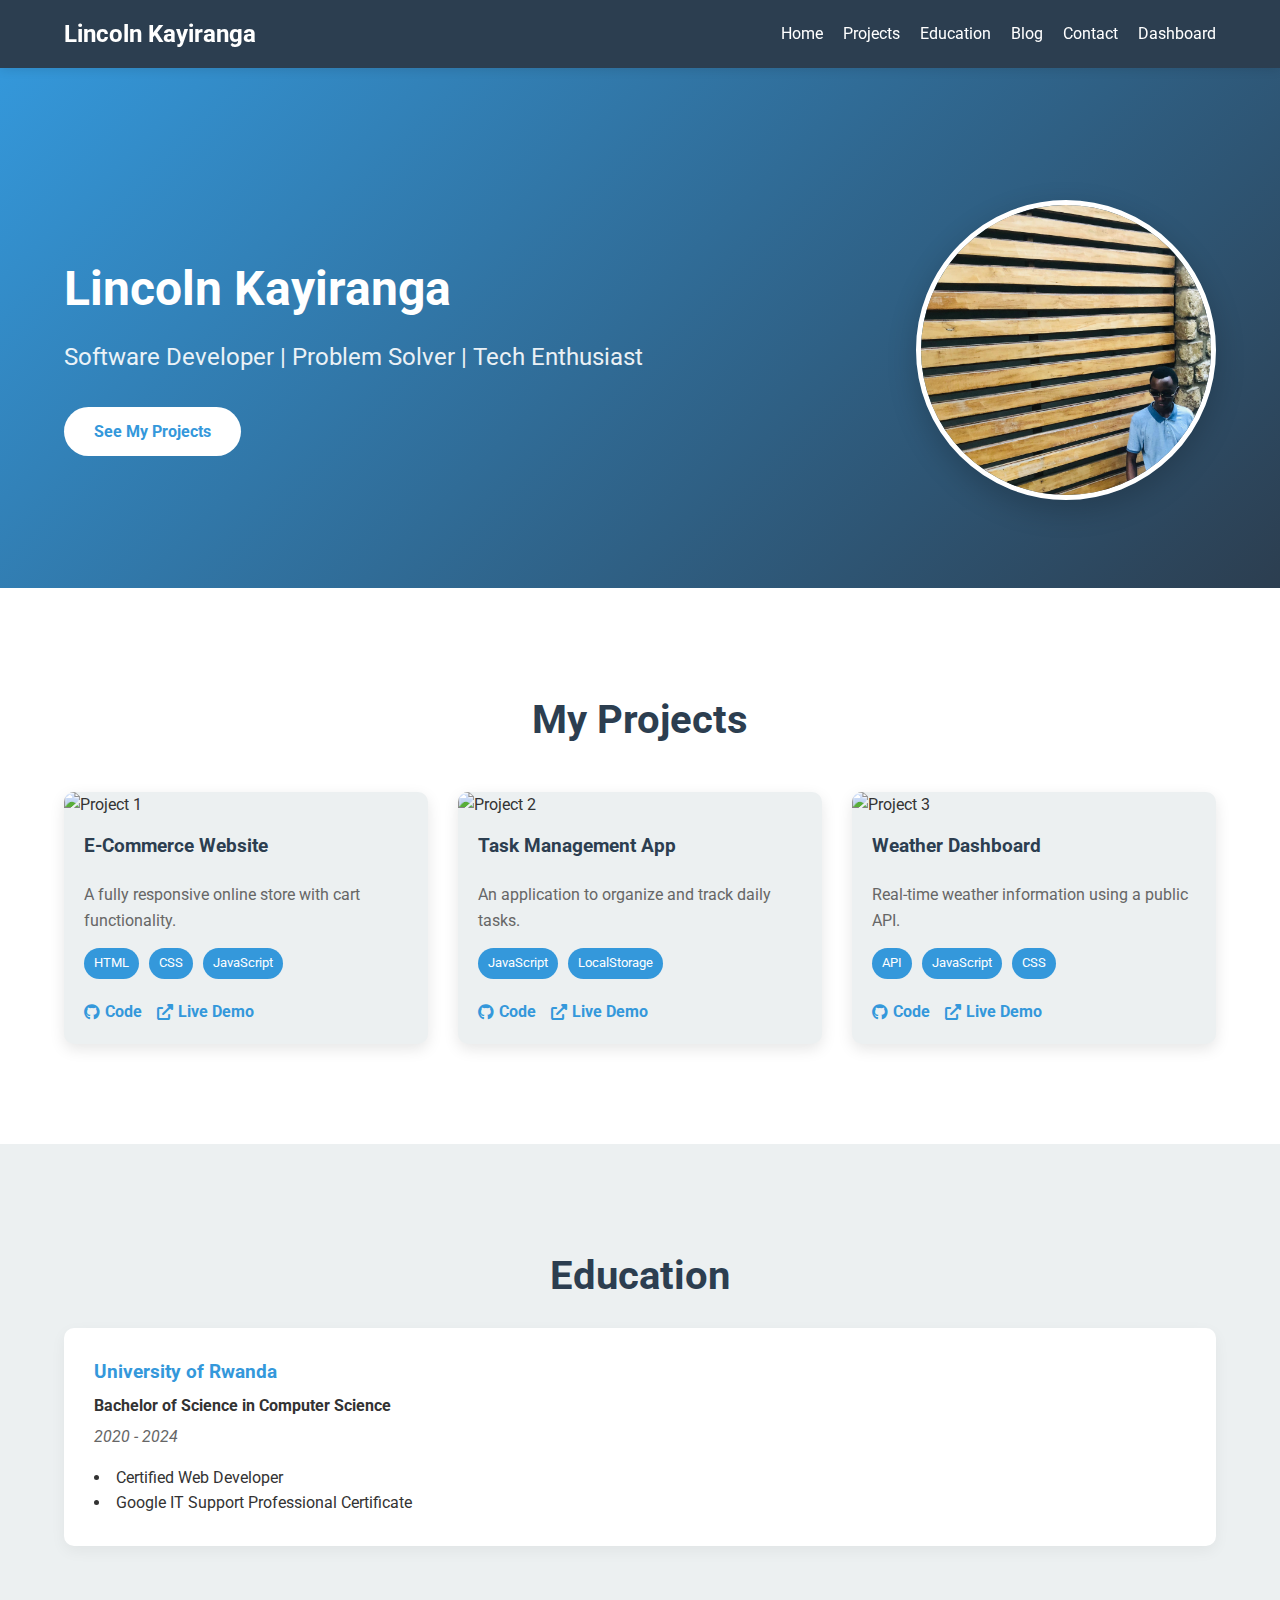
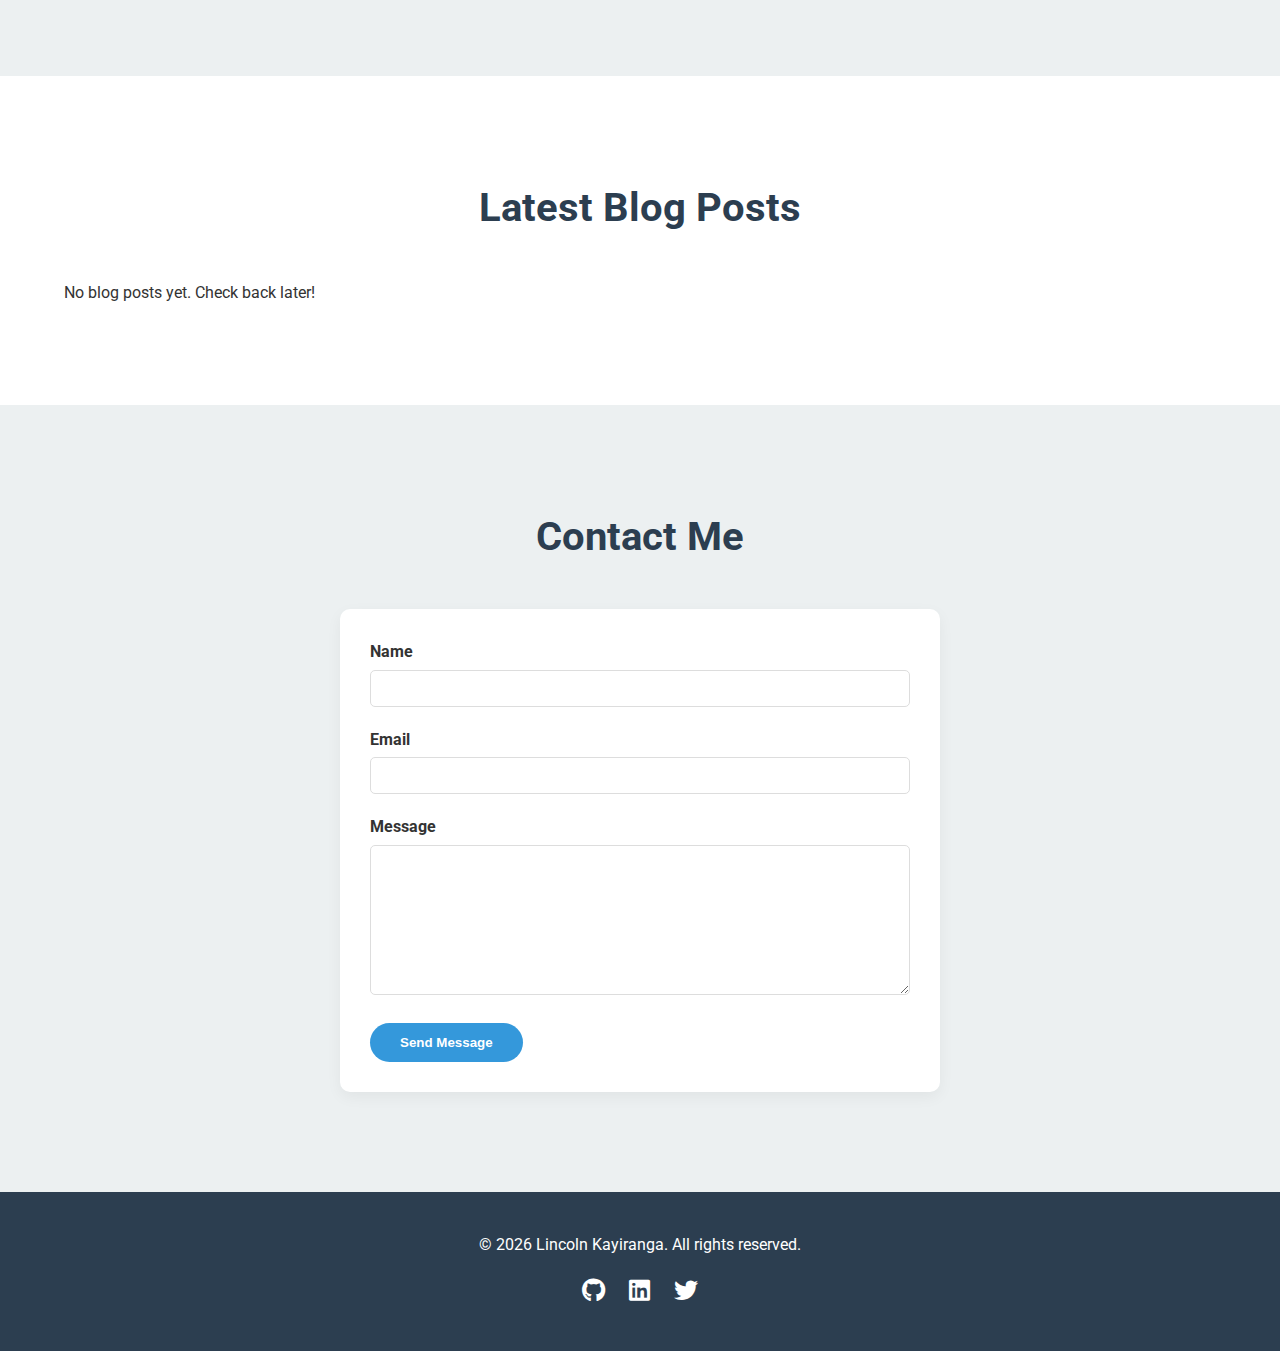
==== index.html @ 1158db61 "Add files via upload" ====
<!DOCTYPE html>
<html lang="en">
<head>
    <meta charset="UTF-8">
    <meta name="viewport" content="width=device-width, initial-scale=1.0">
    <title>Lincoln Kayiranga - Portfolio</title>
    <link rel="stylesheet" href="styles.css">
    <!-- Add Google Fonts if desired -->
    <link href="https://fonts.googleapis.com/css2?family=Roboto:wght@400;700&display=swap" rel="stylesheet">
    <!-- Add FontAwesome for icons -->
    <link rel="stylesheet" href="https://cdnjs.cloudflare.com/ajax/libs/font-awesome/6.0.0-beta3/css/all.min.css">
</head>
<body>
    <!-- Navigation -->
    <nav id="navbar">
        <div class="container">
            <a href="#home" class="logo">Lincoln Kayiranga</a>
            <ul class="nav-links">
                <li><a href="#home">Home</a></li>
                <li><a href="#projects">Projects</a></li>
                <li><a href="#education">Education</a></li>
                <li><a href="#blog">Blog</a></li>
                <li><a href="#contact">Contact</a></li>
                <li><a href="blog-dashboard.html">Dashboard</a></li>
            </ul>
            <div class="hamburger">
                <i class="fas fa-bars"></i>
            </div>
        </div>
    </nav>

    <!-- Hero Section -->
    <section id="home" class="hero">
        <div class="container">
            <div class="hero-content">
                <h1>Lincoln Kayiranga</h1>
                <p class="tagline">Software Developer | Problem Solver | Tech Enthusiast</p>
                <a href="#projects" class="cta-button">See My Projects</a>
            </div>
            <div class="hero-image">
                <img src="profile.jpg" alt="Lincoln Kayiranga" class="profile-pic">
            </div>
        </div>
    </section>

    <!-- Projects Section -->
    <section id="projects" class="projects">
        <div class="container">
            <h2>My Projects</h2>
            <div class="projects-grid">
                <!-- Project 1 -->
                <div class="project-card">
                    <img src="project1.jpg" alt="Project 1">
                    <h3>E-Commerce Website</h3>
                    <p>A fully responsive online store with cart functionality.</p>
                    <div class="tech-used">
                        <span>HTML</span>
                        <span>CSS</span>
                        <span>JavaScript</span>
                    </div>
                    <div class="project-links">
                        <a href="#" target="_blank"><i class="fab fa-github"></i> Code</a>
                        <a href="#" target="_blank"><i class="fas fa-external-link-alt"></i> Live Demo</a>
                    </div>
                </div>
                
                <!-- Project 2 -->
                <div class="project-card">
                    <img src="project2.jpg" alt="Project 2">
                    <h3>Task Management App</h3>
                    <p>An application to organize and track daily tasks.</p>
                    <div class="tech-used">
                        <span>JavaScript</span>
                        <span>LocalStorage</span>
                    </div>
                    <div class="project-links">
                        <a href="#" target="_blank"><i class="fab fa-github"></i> Code</a>
                        <a href="#" target="_blank"><i class="fas fa-external-link-alt"></i> Live Demo</a>
                    </div>
                </div>
                
                <!-- Project 3 -->
                <div class="project-card">
                    <img src="project3.jpg" alt="Project 3">
                    <h3>Weather Dashboard</h3>
                    <p>Real-time weather information using a public API.</p>
                    <div class="tech-used">
                        <span>API</span>
                        <span>JavaScript</span>
                        <span>CSS</span>
                    </div>
                    <div class="project-links">
                        <a href="#" target="_blank"><i class="fab fa-github"></i> Code</a>
                        <a href="#" target="_blank"><i class="fas fa-external-link-alt"></i> Live Demo</a>
                    </div>
                </div>
            </div>
        </div>
    </section>

    <!-- Education Section -->
    <section id="education" class="education">
        <div class="container">
            <h2>Education</h2>
            <div class="education-item">
                <h3>University of Rwanda</h3>
                <p class="degree">Bachelor of Science in Computer Science</p>
                <p class="duration">2020 - 2024</p>
                <ul class="certifications">
                    <li>Certified Web Developer</li>
                    <li>Google IT Support Professional Certificate</li>
                </ul>
            </div>
            <!-- Add more education items if needed -->
        </div>
    </section>

    <!-- Blog Section -->
    <section id="blog" class="blog">
        <div class="container">
            <h2>Latest Blog Posts</h2>
            <div class="blog-posts" id="blogPosts">
                <!-- Blog posts will be loaded from localStorage via JavaScript -->
            </div>
        </div>
    </section>

    <!-- Contact Section -->
    <section id="contact" class="contact">
        <div class="container">
            <h2>Contact Me</h2>
            <form id="contactForm">
                <div class="form-group">
                    <label for="name">Name</label>
                    <input type="text" id="name" name="name" required>
                </div>
                <div class="form-group">
                    <label for="email">Email</label>
                    <input type="email" id="email" name="email" required>
                </div>
                <div class="form-group">
                    <label for="message">Message</label>
                    <textarea id="message" name="message" rows="5" required></textarea>
                </div>
                <button type="submit" class="submit-btn">Send Message</button>
            </form>
            <div id="formSuccess" class="success-message" style="display: none;">
                Thank you for your message! I'll get back to you soon.
            </div>
        </div>
    </section>

    <!-- Footer -->
    <footer>
        <div class="container">
            <p>&copy; <span id="year"></span> Lincoln Kayiranga. All rights reserved.</p>
            <div class="social-links">
                <a href="#" target="_blank"><i class="fab fa-github"></i></a>
                <a href="#" target="_blank"><i class="fab fa-linkedin"></i></a>
                <a href="#" target="_blank"><i class="fab fa-twitter"></i></a>
            </div>
        </div>
    </footer>

    <script src="script.js"></script>
</body>
</html>
---- styles.css ----
/* Global Styles */
:root {
    --primary-color: #3498db;
    --secondary-color: #2c3e50;
    --light-color: #ecf0f1;
    --dark-color: #2c3e50;
    --success-color: #2ecc71;
    --font-main: 'Roboto', sans-serif;
}

* {
    margin: 0;
    padding: 0;
    box-sizing: border-box;
}

body {
    font-family: var(--font-main);
    line-height: 1.6;
    color: #333;
    background-color: #f9f9f9;
}

.container {
    width: 90%;
    max-width: 1200px;
    margin: 0 auto;
    padding: 20px 0;
}

h1, h2, h3 {
    margin-bottom: 20px;
    color: var(--secondary-color);
}

a {
    text-decoration: none;
    color: var(--primary-color);
}

/* Navigation */
#navbar {
    background-color: var(--secondary-color);
    color: white;
    position: fixed;
    width: 100%;
    top: 0;
    z-index: 1000;
    box-shadow: 0 2px 10px rgba(0, 0, 0, 0.1);
}

#navbar .container {
    display: flex;
    justify-content: space-between;
    align-items: center;
    padding: 15px 0;
}

#navbar .logo {
    color: white;
    font-weight: bold;
    font-size: 1.5rem;
}

#navbar .nav-links {
    display: flex;
    list-style: none;
}

#navbar .nav-links li {
    margin-left: 20px;
}

#navbar .nav-links a {
    color: white;
    transition: color 0.3s;
}

#navbar .nav-links a:hover {
    color: var(--primary-color);
}

#navbar .hamburger {
    display: none;
    cursor: pointer;
    font-size: 1.5rem;
}

/* Hero Section */
.hero {
    padding: 120px 0 60px;
    background: linear-gradient(135deg, var(--primary-color), var(--secondary-color));
    color: white;
    margin-top: 60px; /* Account for fixed navbar */
}

.hero .container {
    display: flex;
    align-items: center;
    justify-content: space-between;
}

.hero-content {
    flex: 1;
    padding-right: 40px;
}

.hero h1 {
    font-size: 3rem;
    margin-bottom: 10px;
    color: white;
}

.tagline {
    font-size: 1.5rem;
    margin-bottom: 30px;
    opacity: 0.9;
}

.cta-button {
    display: inline-block;
    background-color: white;
    color: var(--primary-color);
    padding: 12px 30px;
    border-radius: 30px;
    font-weight: bold;
    transition: all 0.3s;
}

.cta-button:hover {
    background-color: var(--secondary-color);
    color: white;
    transform: translateY(-3px);
    box-shadow: 0 5px 15px rgba(0, 0, 0, 0.1);
}

.profile-pic {
    width: 300px;
    height: 300px;
    border-radius: 50%;
    object-fit: cover;
    border: 5px solid white;
    box-shadow: 0 10px 30px rgba(0, 0, 0, 0.2);
}

/* Projects Section */
.projects {
    padding: 80px 0;
    background-color: white;
}

.projects h2 {
    text-align: center;
    font-size: 2.5rem;
}

.projects-grid {
    display: grid;
    grid-template-columns: repeat(auto-fill, minmax(300px, 1fr));
    gap: 30px;
    margin-top: 40px;
}

.project-card {
    background-color: var(--light-color);
    border-radius: 10px;
    overflow: hidden;
    box-shadow: 0 5px 15px rgba(0, 0, 0, 0.1);
    transition: transform 0.3s;
}

.project-card:hover {
    transform: translateY(-10px);
}

.project-card img {
    width: 100%;
    height: 200px;
    object-fit: cover;
}

.project-card h3 {
    padding: 0 20px;
    margin-top: 15px;
}

.project-card p {
    padding: 0 20px;
    margin-bottom: 15px;
    color: #666;
}

.tech-used {
    display: flex;
    flex-wrap: wrap;
    gap: 10px;
    padding: 0 20px;
    margin-bottom: 20px;
}

.tech-used span {
    background-color: var(--primary-color);
    color: white;
    padding: 5px 10px;
    border-radius: 20px;
    font-size: 0.8rem;
}

.project-links {
    padding: 0 20px 20px;
    display: flex;
    gap: 15px;
}

.project-links a {
    display: flex;
    align-items: center;
    gap: 5px;
    font-weight: bold;
}

/* Education Section */
.education {
    padding: 80px 0;
    background-color: var(--light-color);
}

.education h2 {
    text-align: center;
    font-size: 2.5rem;
}

.education-item {
    background-color: white;
    padding: 30px;
    border-radius: 10px;
    box-shadow: 0 5px 15px rgba(0, 0, 0, 0.05);
    margin-bottom: 30px;
}

.education-item h3 {
    color: var(--primary-color);
    margin-bottom: 5px;
}

.degree {
    font-weight: bold;
    margin-bottom: 5px;
}

.duration {
    color: #666;
    font-style: italic;
    margin-bottom: 15px;
}

.certifications {
    list-style-position: inside;
    margin-top: 15px;
}

/* Blog Section */
.blog {
    padding: 80px 0;
    background-color: white;
}

.blog h2 {
    text-align: center;
    font-size: 2.5rem;
}

.blog-posts {
    display: grid;
    grid-template-columns: repeat(auto-fill, minmax(300px, 1fr));
    gap: 30px;
    margin-top: 40px;
}

.blog-post {
    background-color: var(--light-color);
    border-radius: 10px;
    padding: 20px;
    box-shadow: 0 5px 15px rgba(0, 0, 0, 0.05);
}

.blog-post h3 {
    color: var(--primary-color);
    margin-bottom: 10px;
}

.post-date {
    color: #666;
    font-size: 0.9rem;
    margin-bottom: 15px;
}

.post-content {
    color: #333;
    margin-bottom: 15px;
    display: -webkit-box;

    -webkit-box-orient: vertical;
    overflow: hidden;
}

.read-more {
    font-weight: bold;
    color: var(--primary-color);
}

/* Contact Section */
.contact {
    padding: 80px 0;
    background-color: var(--light-color);
}

.contact h2 {
    text-align: center;
    font-size: 2.5rem;
}

.contact form {
    max-width: 600px;
    margin: 40px auto 0;
    background-color: white;
    padding: 30px;
    border-radius: 10px;
    box-shadow: 0 5px 15px rgba(0, 0, 0, 0.05);
}

.form-group {
    margin-bottom: 20px;
}

.form-group label {
    display: block;
    margin-bottom: 5px;
    font-weight: bold;
}

.form-group input,
.form-group textarea {
    width: 100%;
    padding: 10px;
    border: 1px solid #ddd;
    border-radius: 5px;
    font-family: var(--font-main);
}

.form-group textarea {
    resize: vertical;
    min-height: 150px;
}

.submit-btn {
    background-color: var(--primary-color);
    color: white;
    border: none;
    padding: 12px 30px;
    border-radius: 30px;
    font-weight: bold;
    cursor: pointer;
    transition: background-color 0.3s;
}

.submit-btn:hover {
    background-color: var(--secondary-color);
}

.success-message {
    background-color: var(--success-color);
    color: white;
    padding: 15px;
    border-radius: 5px;
    text-align: center;
    margin-top: 20px;
    max-width: 600px;
    margin-left: auto;
    margin-right: auto;
}

/* Footer */
footer {
    background-color: var(--secondary-color);
    color: white;
    text-align: center;
    padding: 20px 0;
}

.social-links {
    margin-top: 15px;
}

.social-links a {
    color: white;
    margin: 0 10px;
    font-size: 1.5rem;
    transition: color 0.3s;
}

.social-links a:hover {
    color: var(--primary-color);
}

/* Dashboard Styles */
.dashboard-container {
    padding: 100px 0 60px;
}

.add-post {
    background-color: white;
    padding: 30px;
    border-radius: 10px;
    box-shadow: 0 5px 15px rgba(0, 0, 0, 0.05);
    margin-bottom: 40px;
}

.posts-list {
    background-color: white;
    padding: 30px;
    border-radius: 10px;
    box-shadow: 0 5px 15px rgba(0, 0, 0, 0.05);
}

.post-item {
    padding: 20px;
    border-bottom: 1px solid #eee;
    display: flex;
    justify-content: space-between;
    align-items: center;
}

.post-item:last-child {
    border-bottom: none;
}

.post-actions {
    display: flex;
    gap: 10px;
}

.edit-btn, .delete-btn {
    padding: 5px 10px;
    border-radius: 5px;
    cursor: pointer;
}

.edit-btn {
    background-color: var(--primary-color);
    color: white;
    border: none;
}

.delete-btn {
    background-color: #e74c3c;
    color: white;
    border: none;
}

/* Responsive Design */
@media (max-width: 768px) {
    .hero .container {
        flex-direction: column;
        text-align: center;
    }
    
    .hero-content {
        padding-right: 0;
        margin-bottom: 40px;
    }
    
    .profile-pic {
        width: 200px;
        height: 200px;
    }
    
    #navbar .nav-links {
        display: none;
    }
    
    #navbar .hamburger {
        display: block;
    }
    
    /* Mobile menu when active */
    #navbar .nav-links.active {
        display: flex;
        flex-direction: column;
        position: absolute;
        top: 70px;
        left: 0;
        width: 100%;
        background-color: var(--secondary-color);
        padding: 20px 0;
    }
    
    #navbar .nav-links.active li {
        margin: 10px 0;
        text-align: center;
    }
}

/* Modal for editing posts */
.modal {
    display: none;
    position: fixed;
    top: 0;
    left: 0;
    width: 100%;
    height: 100%;
    background-color: rgba(0, 0, 0, 0.5);
    z-index: 2000;
    justify-content: center;
    align-items: center;
}

.modal-content {
    background-color: white;
    padding: 30px;
    border-radius: 10px;
    width: 90%;
    max-width: 600px;
}

.close-modal {
    float: right;
    cursor: pointer;
    font-size: 1.5rem;
}
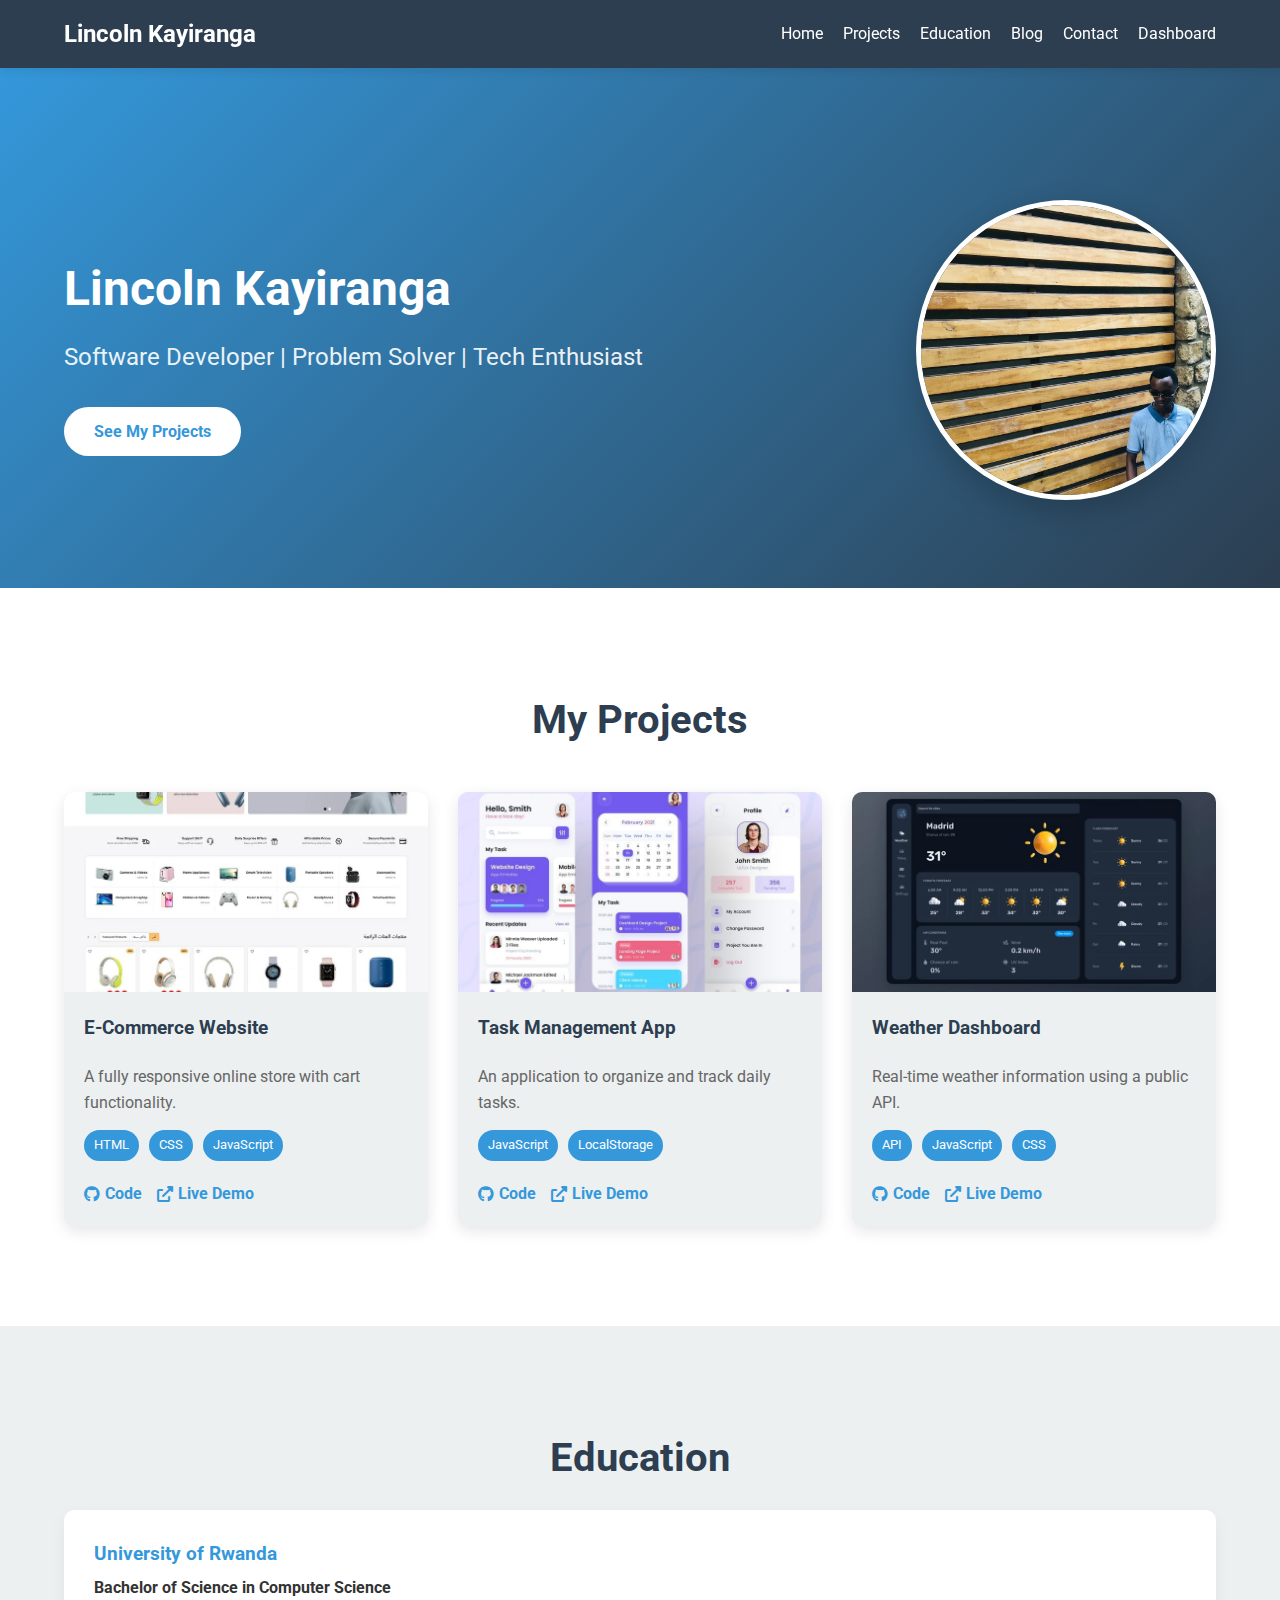
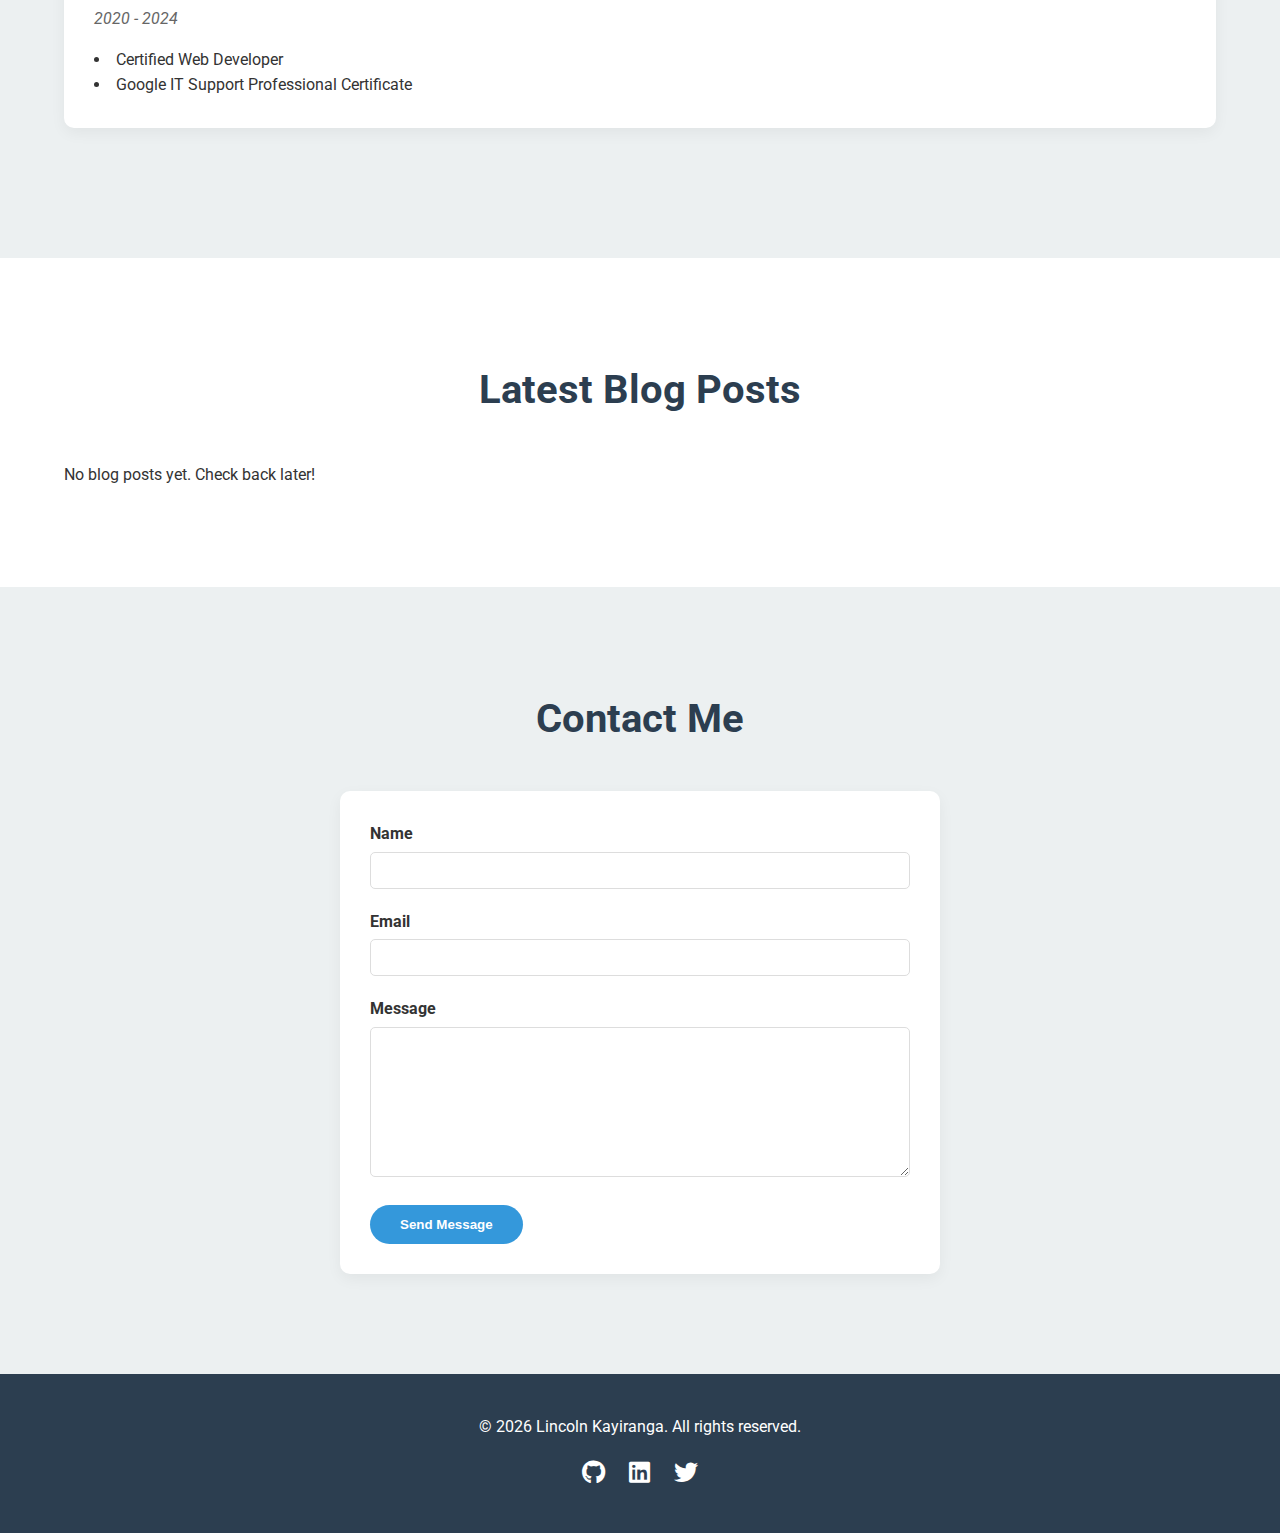
==== commit 11bd2693: "Add files via upload" ====
--- a/index.html
+++ b/index.html
@@ -50,7 +50,7 @@
             <div class="projects-grid">
                 <!-- Project 1 -->
                 <div class="project-card">
-                    <img src="project1.jpg" alt="Project 1">
+                    <img src="Digitic - Electronics, Gadgets and Computers Multipurpose Opencart Responsive Theme.jpg" alt="Project 1">
                     <h3>E-Commerce Website</h3>
                     <p>A fully responsive online store with cart functionality.</p>
                     <div class="tech-used">
@@ -66,7 +66,7 @@
                 
                 <!-- Project 2 -->
                 <div class="project-card">
-                    <img src="project2.jpg" alt="Project 2">
+                    <img src="Task Management App Design.jpg" alt="Project 2">
                     <h3>Task Management App</h3>
                     <p>An application to organize and track daily tasks.</p>
                     <div class="tech-used">
@@ -81,7 +81,7 @@
                 
                 <!-- Project 3 -->
                 <div class="project-card">
-                    <img src="project3.jpg" alt="Project 3">
+                    <img src="Weather Web App Design Template _ Weather Web UI Design _ Uizard.jpg" alt="Project 3">
                     <h3>Weather Dashboard</h3>
                     <p>Real-time weather information using a public API.</p>
                     <div class="tech-used">
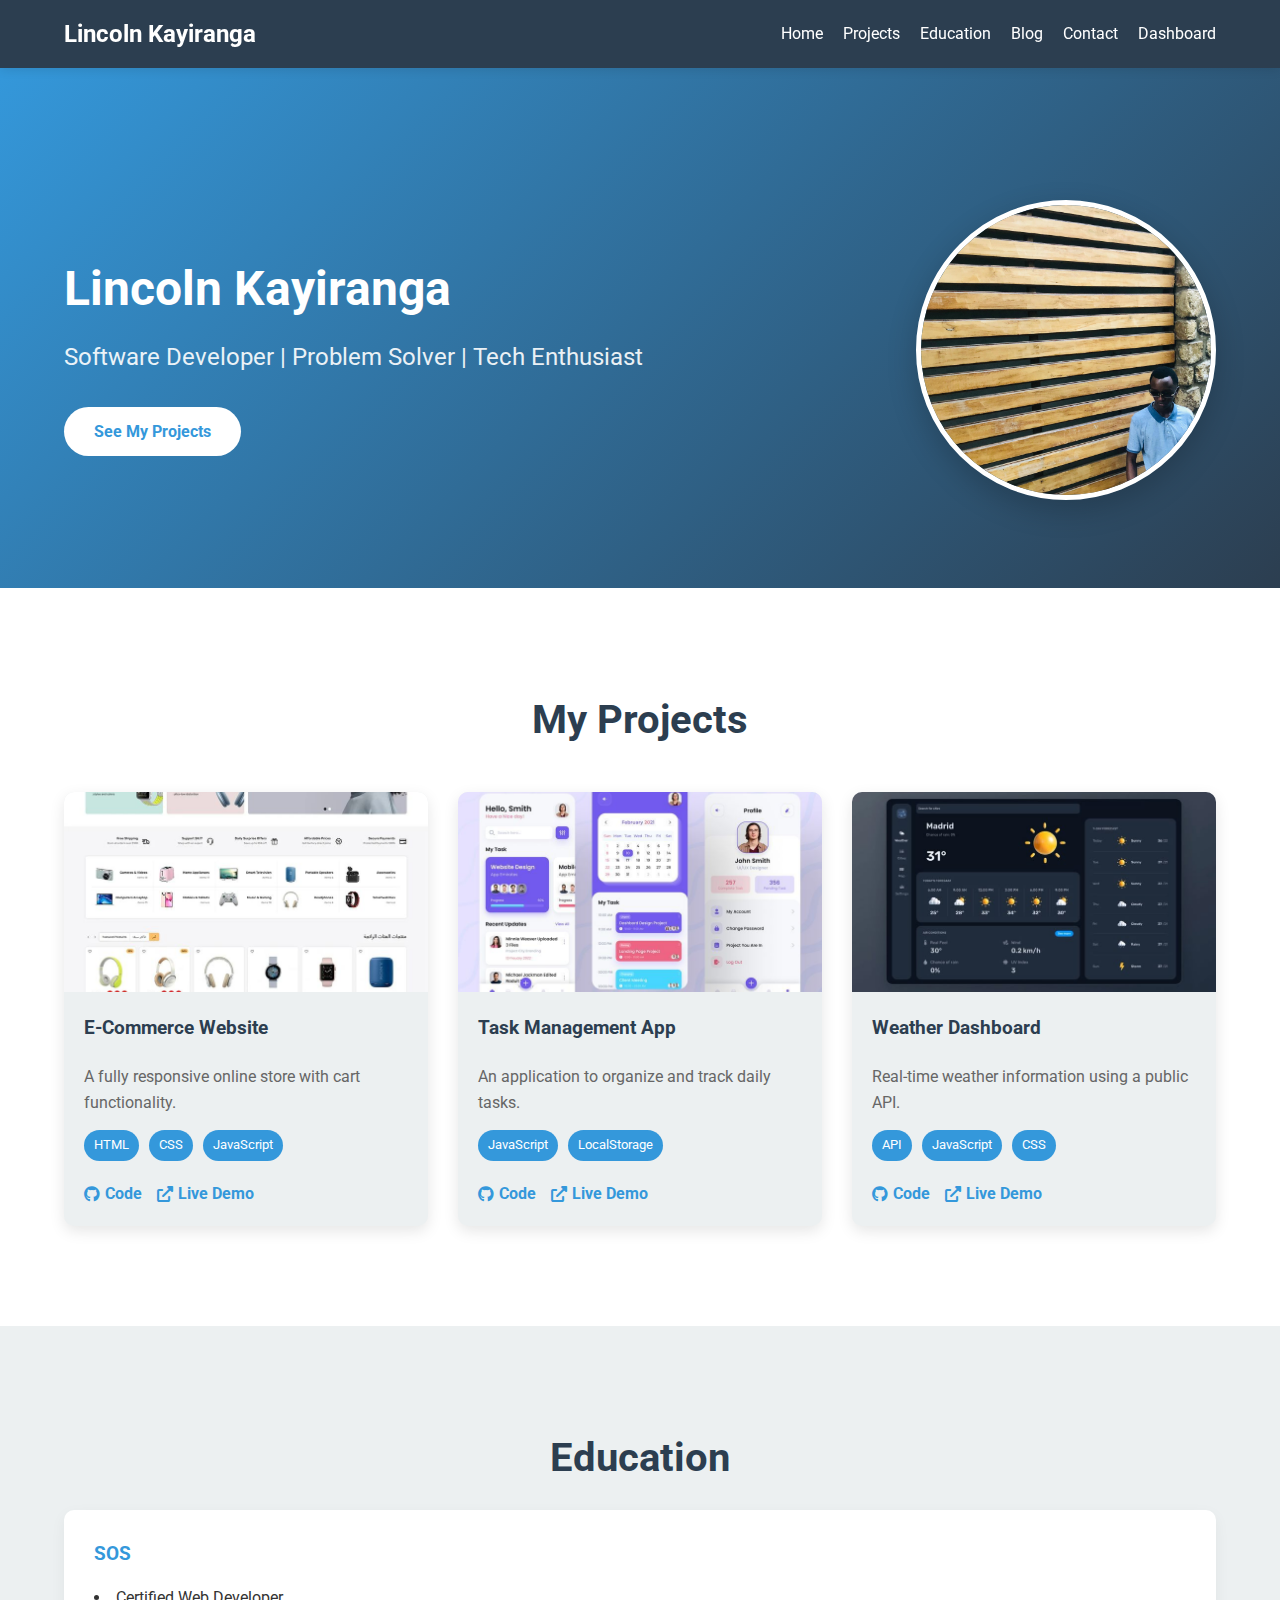
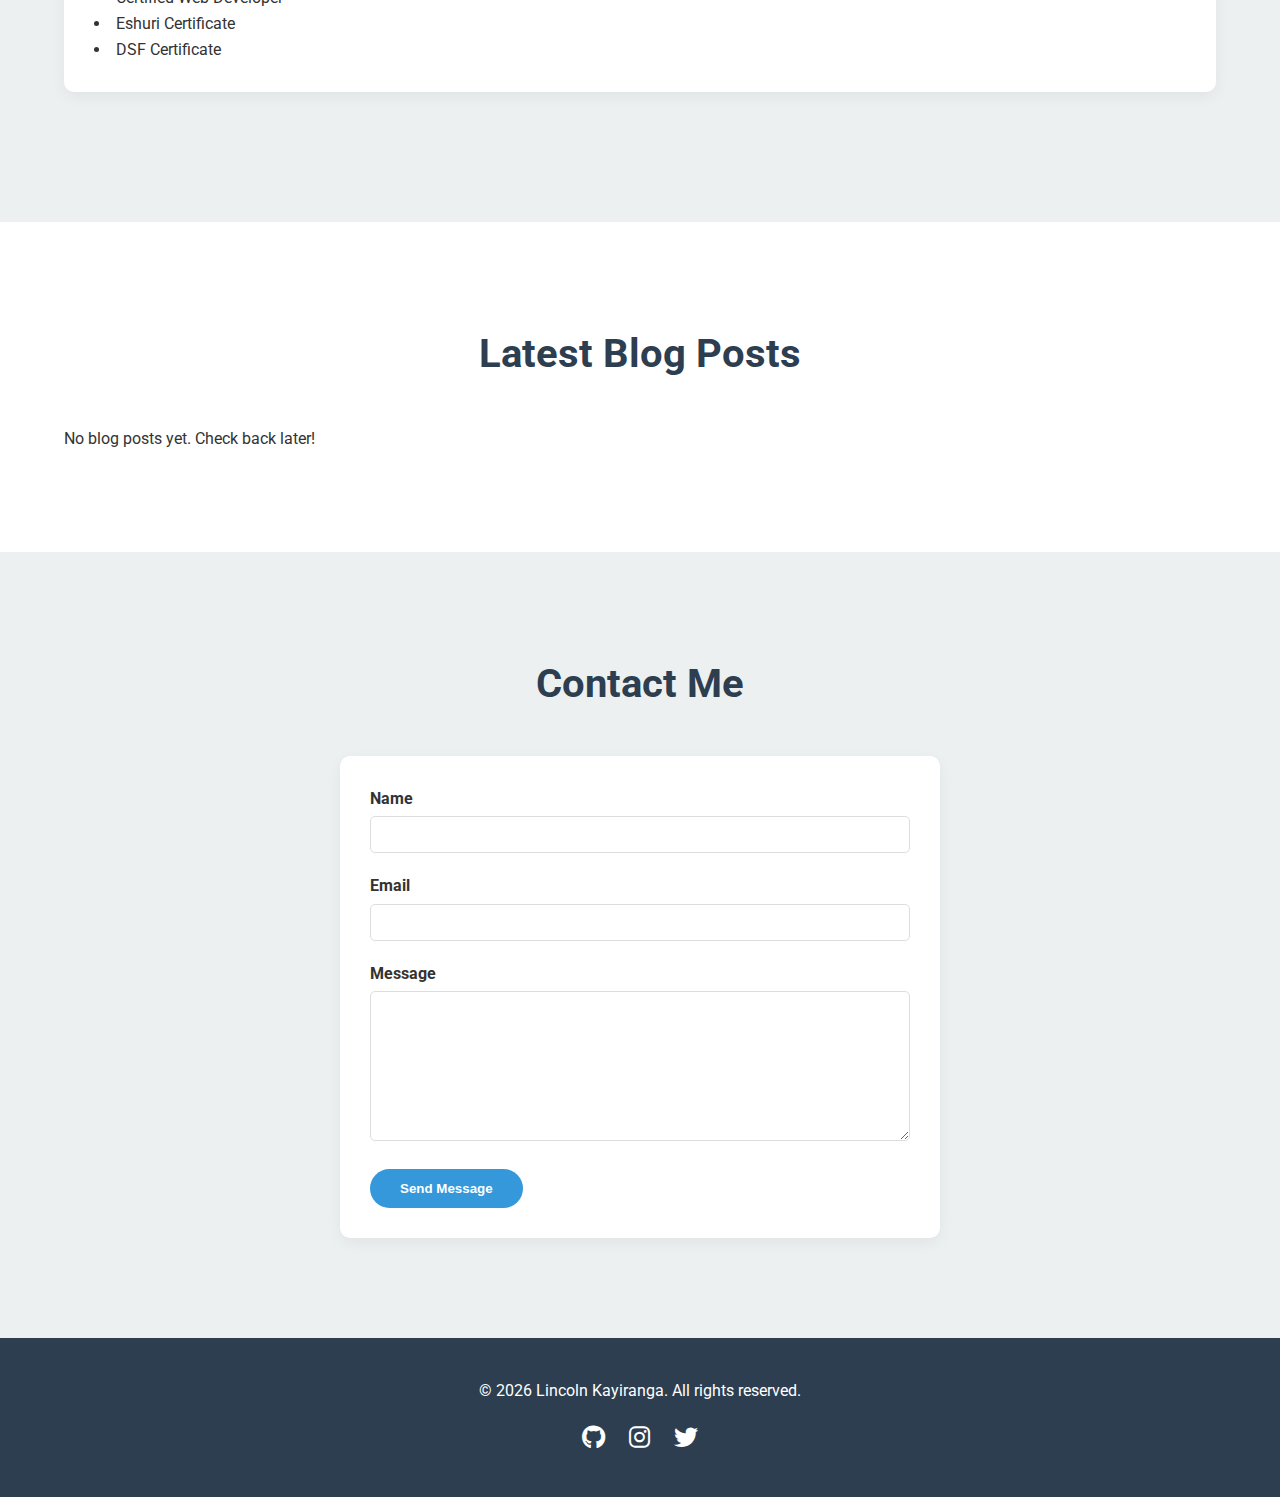
==== commit 7b8270f5: "Update index.html" ====
--- a/index.html
+++ b/index.html
@@ -103,12 +103,13 @@
         <div class="container">
             <h2>Education</h2>
             <div class="education-item">
-                <h3>University of Rwanda</h3>
-                <p class="degree">Bachelor of Science in Computer Science</p>
-                <p class="duration">2020 - 2024</p>
+                <h3>SOS</h3>
+                <p class="degree"></p>
+                <p class="duration"></p>
                 <ul class="certifications">
                     <li>Certified Web Developer</li>
-                    <li>Google IT Support Professional Certificate</li>
+                    <li>Eshuri Certificate</li>
+                    <li>DSF Certificate</li>
                 </ul>
             </div>
             <!-- Add more education items if needed -->
@@ -156,7 +157,7 @@
             <p>&copy; <span id="year"></span> Lincoln Kayiranga. All rights reserved.</p>
             <div class="social-links">
                 <a href="#" target="_blank"><i class="fab fa-github"></i></a>
-                <a href="#" target="_blank"><i class="fab fa-linkedin"></i></a>
+                <a href="#" target="_blank"><i class="fab fa-instagram"></i></a>
                 <a href="#" target="_blank"><i class="fab fa-twitter"></i></a>
             </div>
         </div>
@@ -164,4 +165,4 @@
 
     <script src="script.js"></script>
 </body>
-</html>+</html>
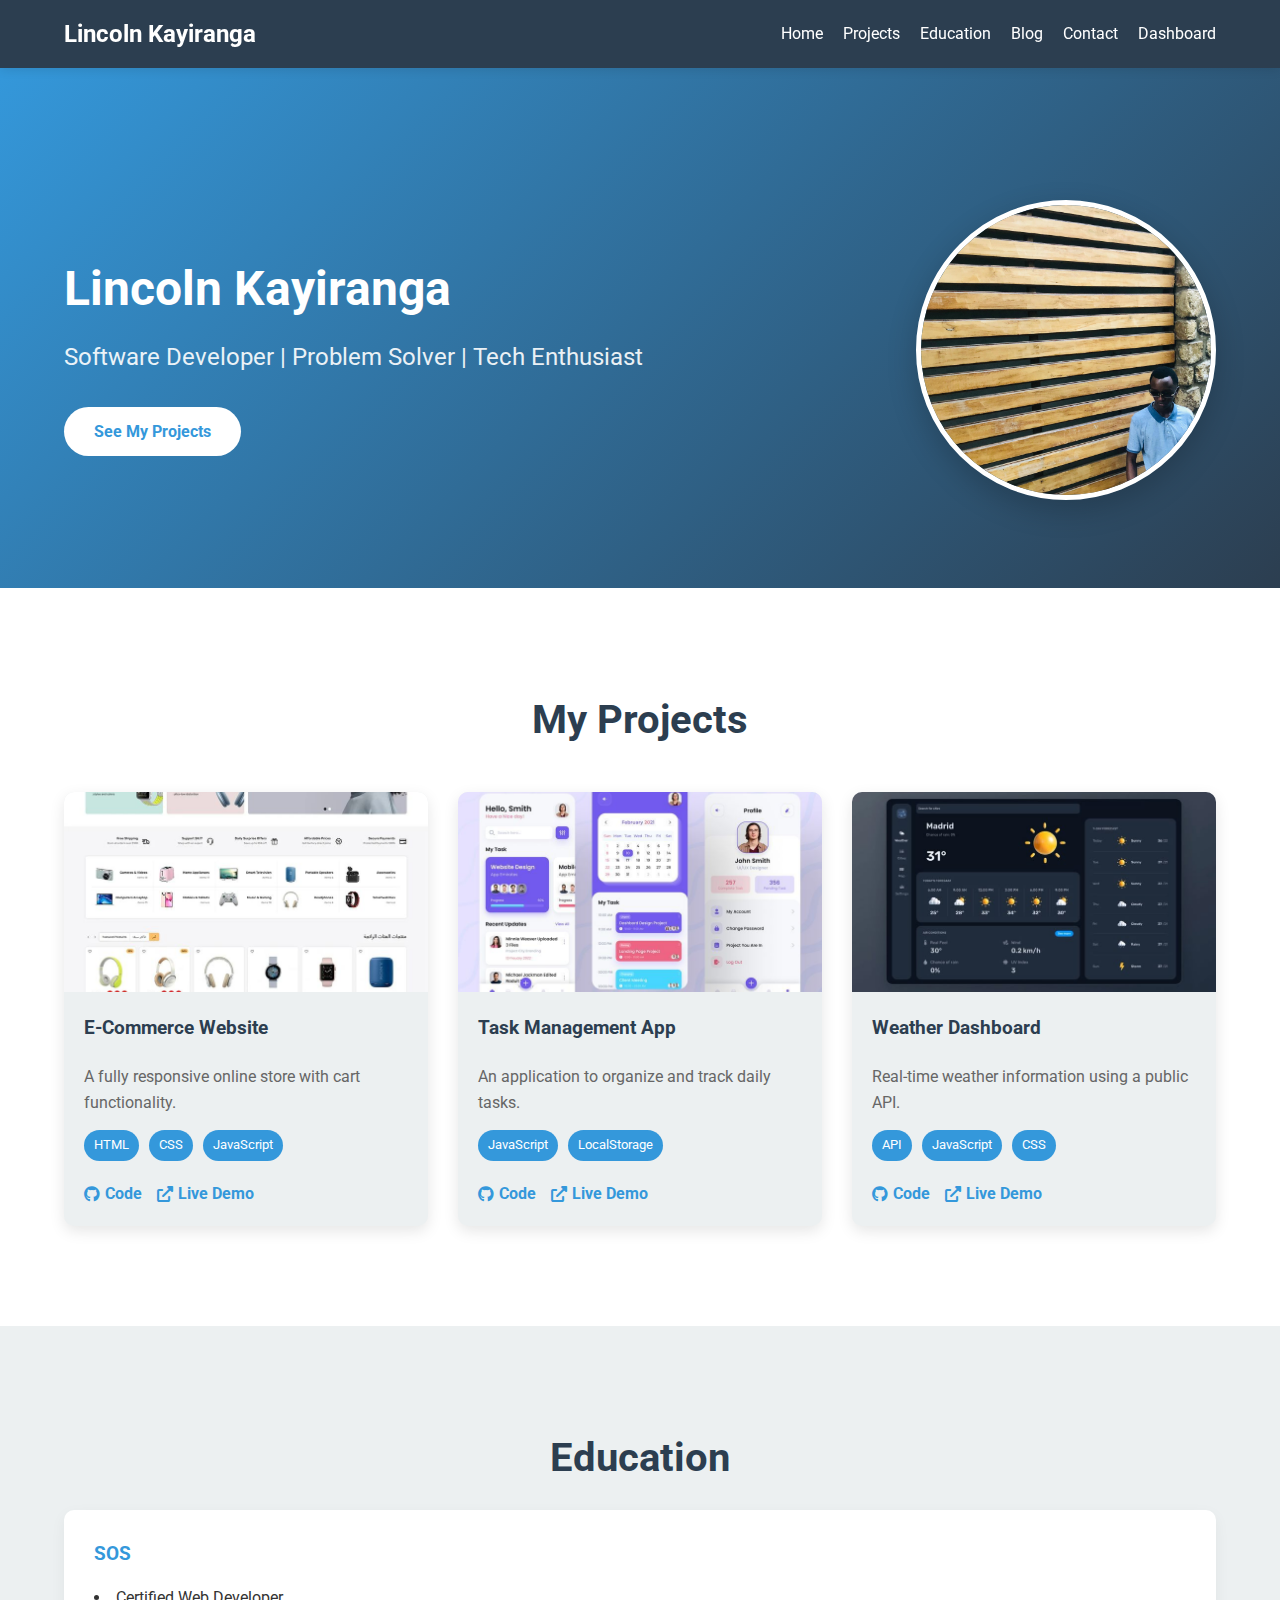
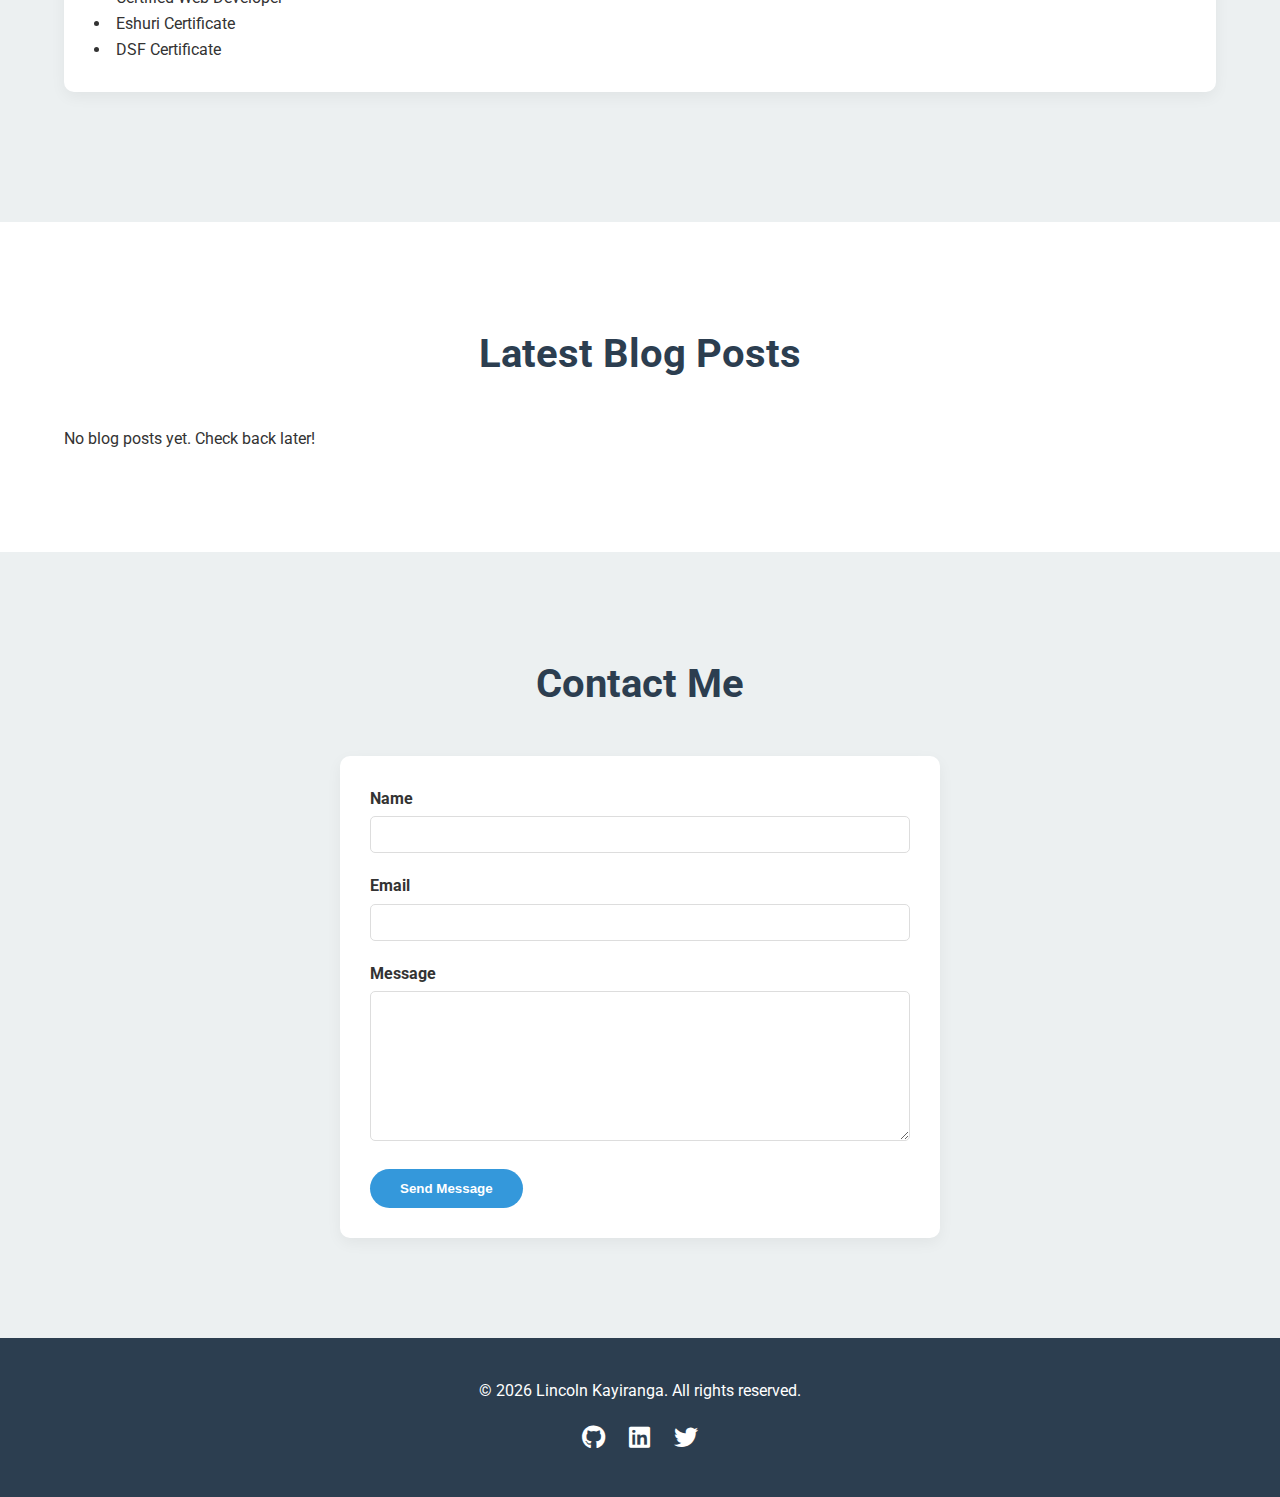
==== commit 431efda5: "Add files via upload" ====
--- a/index.html
+++ b/index.html
@@ -157,7 +157,7 @@
             <p>&copy; <span id="year"></span> Lincoln Kayiranga. All rights reserved.</p>
             <div class="social-links">
                 <a href="#" target="_blank"><i class="fab fa-github"></i></a>
-                <a href="#" target="_blank"><i class="fab fa-instagram"></i></a>
+                <a href="#" target="_blank"><i class="fab fa-linkedin"></i></a>
                 <a href="#" target="_blank"><i class="fab fa-twitter"></i></a>
             </div>
         </div>
@@ -165,4 +165,4 @@
 
     <script src="script.js"></script>
 </body>
-</html>
+</html>